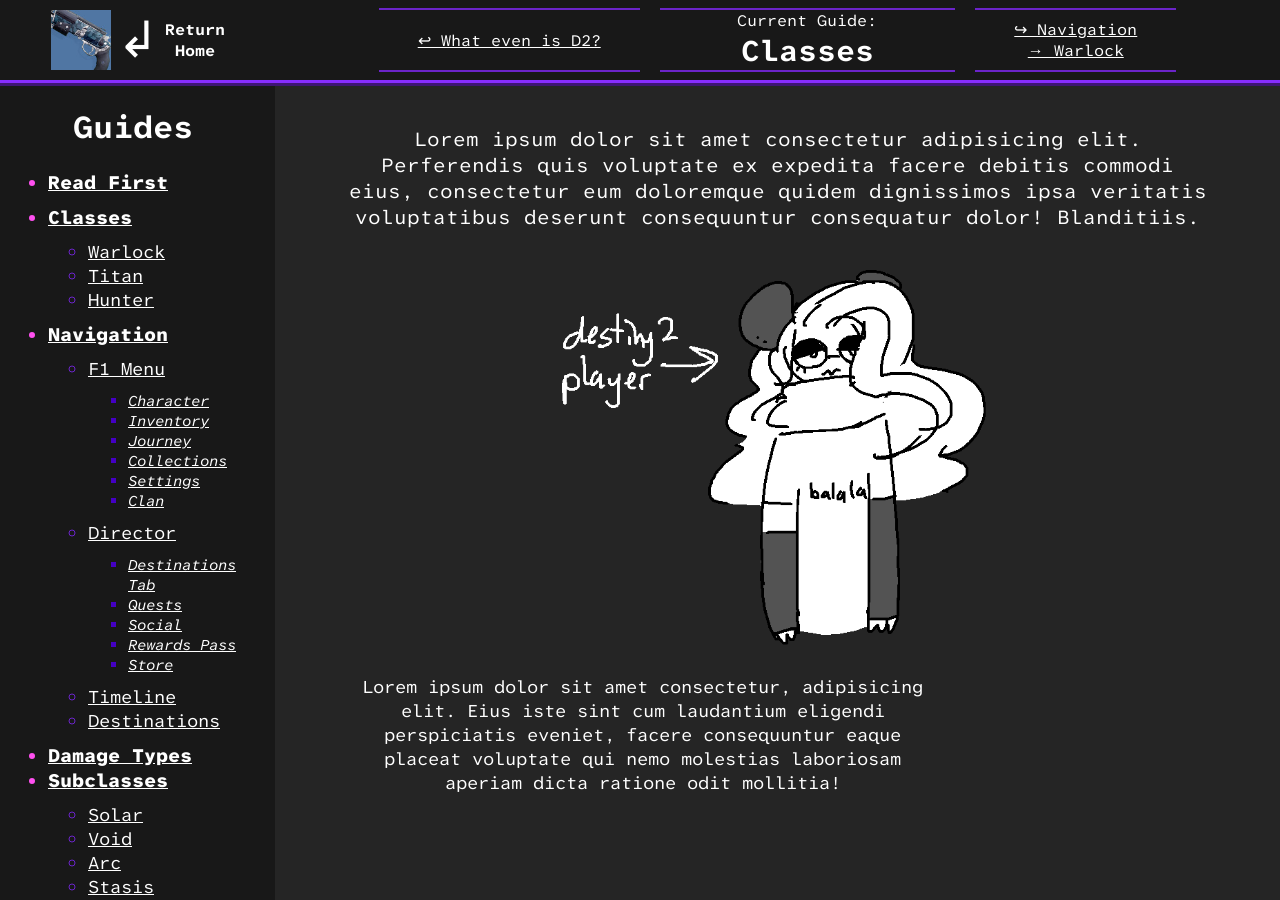
==== category-pages/classes.html @ 317ab2af "Add images for classes to subclasses" ====
<!DOCTYPE html>
<html lang="en">

<head>
    <meta charset="UTF-8">
    <meta name="viewport" content="width=device-width, initial-scale=1.0">
    <title>SD2BG - Classes</title>
    <link rel="icon" href="../images/ballyhoo.jpg">
    <link href='https://fonts.googleapis.com/css?family=Atkinson Hyperlegible Mono' rel='stylesheet'>
    <link rel="stylesheet" href="./style.css">
</head>

<body>
    <div class="top-bar">
        <div class="return-home"><a href="../index.html" style="text-decoration: none;"><img
                    src="../images/ballyhoo.jpg" style="padding: 5px 0px 5px 0px; height: 60px;"
                    alt="Ballyhoo Mk.27; Returns home">
                <p style="font-size: 50px; margin: 0px 6px;">↲</p>
                <p style="font-weight: bold;">Return<br>Home</p>
            </a>
        </div>
        <div class="top-guide-nav">


            <div class="previous-guide">
                <a href="./what-is-d2.html">↩ What even is D2?</a>
            </div>
            <div class="current-guide">
                <p>Current Guide:</p>
                <h1>Classes</h1>
            </div>
            <div class="next-guide">
                <a href="./navigation.html">↪ Navigation</a>
                <a href="./warlocks.html">→ Warlock</a>
            </div>
        </div>
    </div>

    <div class="center-container">
        <iframe src="./nav-bar.html" frameborder="0" style="max-width: 275px;"></iframe>
        <div class="guide-container">
            <div class="guide-content">
                <p>Lorem ipsum dolor sit amet consectetur adipisicing elit. Perferendis quis voluptate ex expedita
                    facere debitis commodi eius, consectetur eum doloremque quidem dignissimos ipsa veritatis
                    voluptatibus deserunt consequuntur consequatur dolor! Blanditiis.</p>
                    <img src="../images/destiny2player.png" alt="Destiny 2 Player">
                    <p class="image-desc">Lorem ipsum dolor sit amet consectetur, adipisicing elit. Eius iste sint cum laudantium eligendi perspiciatis eveniet, facere consequuntur eaque placeat voluptate qui nemo molestias laboriosam aperiam dicta ratione odit mollitia!</p>
            </div>
        </div>
    </div>
</body>

</html>
---- category-pages/style.css ----
* {
    margin: 0;
    padding: 0;
    font-family: 'Atkinson Hyperlegible Mono';
}

html {
    height: 100%;
}
body {
    display: flex;
    height: 100%;
    flex-direction: column;
    background-color: #3b3b3b;
}

h1 {
    color: white;
    font-weight: bolder;
    font-size: 30px;
}
h2 {
    margin-bottom: 20px;
    font-size: 30px;
}

a {
    color: white;
}

.top-bar {
    display: flex;
    min-height: 80px;
    min-width: 875px;

    border-width: 0px 0px 6px 0px;
    border-style: ridge;
    border-color: rgb(107, 36, 201);
}

.return-home {
    background-color: #181818;
    min-width: 275px;
    display: flex;
    justify-content: center;
    align-items: center;
    justify-self: left;
}
.return-home > a {
    display: flex;
    text-align: center;
    justify-content: center;
    align-items: center;
    height: 70px;
    width: 180px;
}

.top-guide-nav {
    display: flex;
    color: white;
    background-color: #181818;
    min-width: 600px;
    flex-grow: 1;

    justify-content: center;
}

.top-guide-nav > div {
    display: flex;
    flex-direction: column;
    justify-content: center;
    align-items: center;
    margin: 8px 0px;
    border-style: solid;
    border-width: 2px 0px;
    border-color: rgb(107, 36, 201);
}
.previous-guide {
    min-width: 150px;
    flex-grow: 0.15;
}

.current-guide {
    min-width: 150px;
    flex-grow: 0.3;
    margin: 8px 20px 8px 20px !important;
}

.next-guide {
    min-width: 150px;
    flex-grow: 0.15;
}

.center-container {
    display: flex;
    flex-direction: row;
    min-width: 875px;
    flex-grow: 1;
    background-color: #252525;
}

.guide-container {
    display: flex;
    flex-grow: 1;
    flex-direction: row;
    background-color: #252525;
    color: white;
    justify-content: center;
}

.guide-content {
    flex-shrink: 1;
    padding: 20px;
    max-width: 870px;
    text-align: center;
}

.guide-content > p {
    padding: 20px 0px;
    font-size: 20px;
}
.guide-content > img {
    flex-shrink: 1;
    max-height: 400px;
}
.guide-content > .image-desc {
    font-size: 18px;
    max-width: 600px;
    justify-self: center;
}
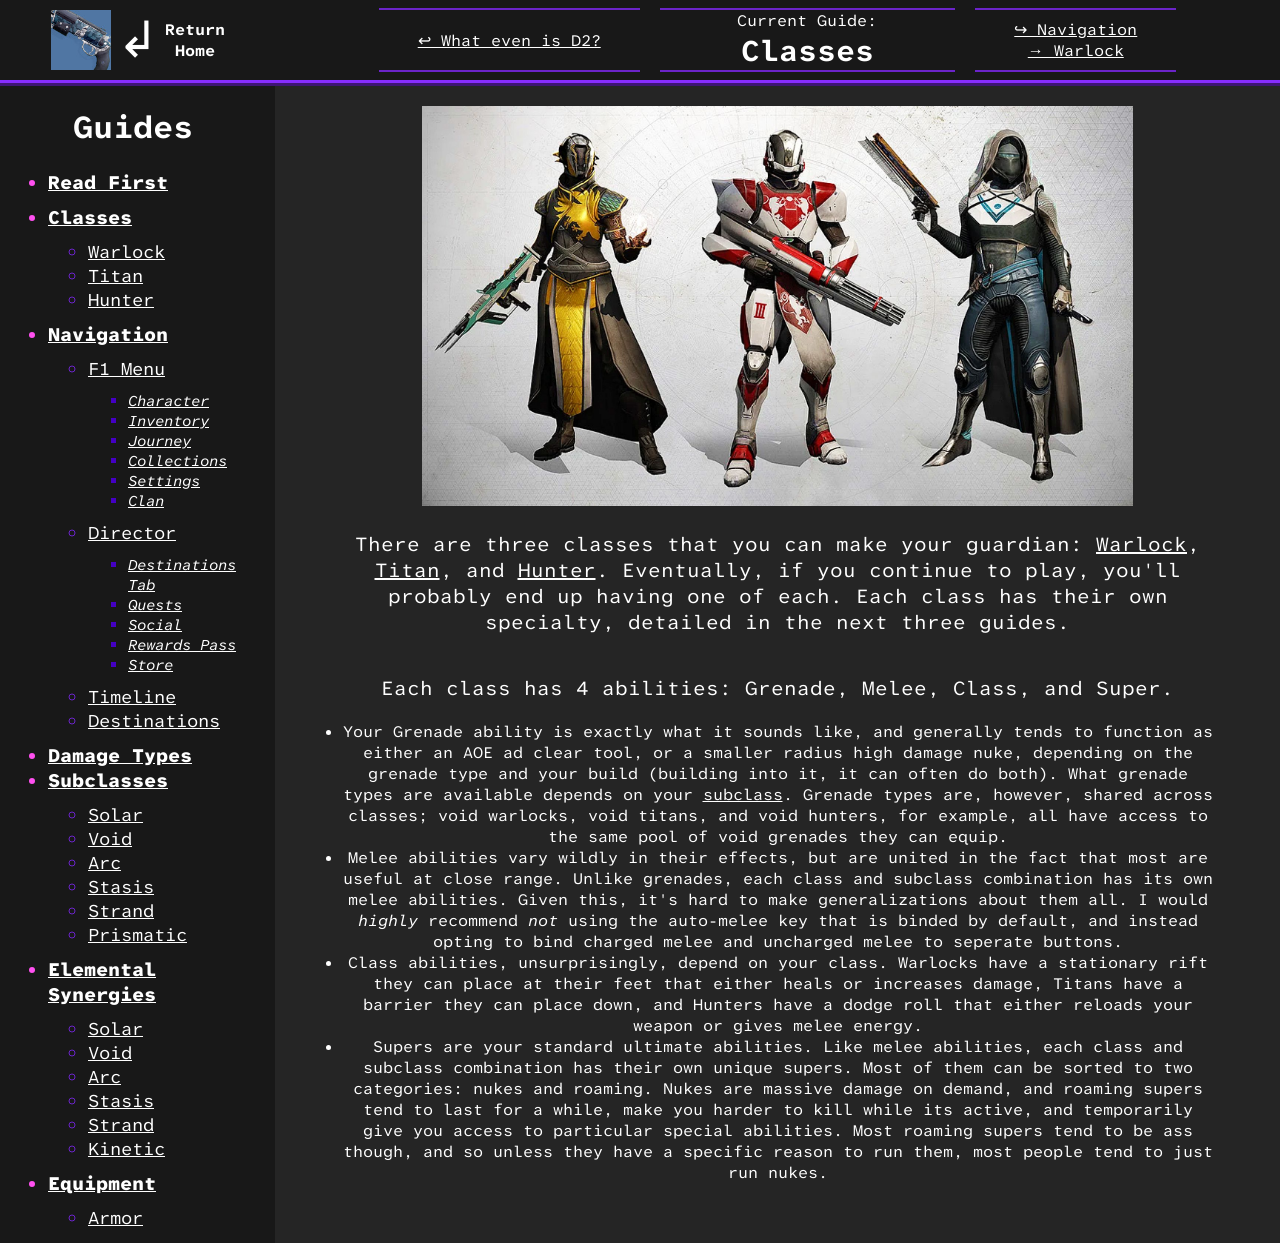
==== commit ac9b39b1: "Add keyword icon example to template" ====
--- a/category-pages/classes.html
+++ b/category-pages/classes.html
@@ -40,11 +40,39 @@
         <iframe src="./nav-bar.html" frameborder="0" style="max-width: 275px;"></iframe>
         <div class="guide-container">
             <div class="guide-content">
-                <p>Lorem ipsum dolor sit amet consectetur adipisicing elit. Perferendis quis voluptate ex expedita
-                    facere debitis commodi eius, consectetur eum doloremque quidem dignissimos ipsa veritatis
-                    voluptatibus deserunt consequuntur consequatur dolor! Blanditiis.</p>
-                    <img src="../images/destiny2player.png" alt="Destiny 2 Player">
-                    <p class="image-desc">Lorem ipsum dolor sit amet consectetur, adipisicing elit. Eius iste sint cum laudantium eligendi perspiciatis eveniet, facere consequuntur eaque placeat voluptate qui nemo molestias laboriosam aperiam dicta ratione odit mollitia!</p>
+                <img src="../images/d2classes.jpg"
+                    alt="Three guardians; a Warlock on the left, Titan center, and Hunter on the right">
+                <p>There are three classes that you can make your guardian: <a href="./warlocks.html">Warlock</a>, <a
+                        href="./titans.html">Titan</a>, and <a href="./hunters.html">Hunter</a>. Eventually, if
+                    you continue to play, you'll probably end up having one of each. Each class has their own specialty,
+                    detailed in the next three guides.</p>
+                <p>Each class has 4 abilities: Grenade, Melee, Class, and Super.</p>
+                <ul>
+                    <li>Your Grenade ability is exactly what it sounds like, and generally tends to function as either
+                        an AOE ad clear tool, or a smaller radius high damage nuke, depending on the grenade type and
+                        your build (building into it, it can often do both). What grenade types are available depends on
+                        your <a href="./subclasses.html">subclass</a>. Grenade types are, however, shared across
+                        classes; void warlocks, void titans, and void hunters, for example, all have access to the same
+                        pool of void grenades they can equip.
+                    </li>
+                    <li>Melee abilities vary wildly in their effects, but are united in the fact that most are useful at
+                        close range. Unlike grenades, each class and subclass combination has its own melee abilities.
+                        Given this, it's hard to make generalizations about them all. I would <em>highly</em> recommend
+                        <em>not</em> using the auto-melee key that is binded by default, and instead opting to bind
+                        charged melee and uncharged melee to seperate buttons.
+                    </li>
+                    <li>Class abilities, unsurprisingly, depend on your class. Warlocks have a stationary rift they can
+                        place at their feet that either heals or increases damage, Titans have a barrier they can place
+                        down, and Hunters have a dodge roll that either reloads your weapon or gives melee energy.
+                    </li>
+                    <li>Supers are your standard ultimate abilities. Like melee abilities, each class and subclass
+                        combination has their own unique supers. Most of them can be sorted to two categories: nukes and
+                        roaming. Nukes are massive damage on demand, and roaming supers tend to last for a while, make you
+                        harder to kill while its active, and temporarily give you access to particular special abilities. Most
+                        roaming supers tend to be ass though, and so unless they have a specific reason to run them,
+                        most people tend to just run nukes.</li>
+                </ul>
+                <p></p>
             </div>
         </div>
     </div>
--- a/category-pages/style.css
+++ b/category-pages/style.css
@@ -2,6 +2,16 @@
     margin: 0;
     padding: 0;
     font-family: 'Atkinson Hyperlegible Mono';
+
+    --normal-font-size: 20px;
+    --img-desc-font-size: 16px;
+    --keyword-icon-size: 26px;
+
+    --solar-color: #ef641f;
+    --arc-color: #79BBE7;
+    --void-color: #c094d4;
+    --stasis-color: #4d88ff;
+    --strand-color: #37d964;
 }
 
 html {
@@ -117,14 +127,32 @@
 
 .guide-content > p {
     padding: 20px 0px;
-    font-size: 20px;
+    font-size: var(--normal-font-size);
 }
 .guide-content > img {
     flex-shrink: 1;
     max-height: 400px;
 }
 .guide-content > .image-desc {
-    font-size: 18px;
+    font-size: var(--img-desc-font-size);
     max-width: 600px;
     justify-self: center;
+}
+
+
+.keyword.solar {
+    color: var(--solar-color);
+}
+.keyword.solar::before {
+
+    background:url(../images/solar.png) no-repeat 0 0;
+    margin-bottom: 5px;
+
+    display:inline-block;
+    height:20px;
+    width:20px;
+    margin-right: 3px;
+    content: "";
+    background-size: 20px 20px;
+    vertical-align:bottom;
 }
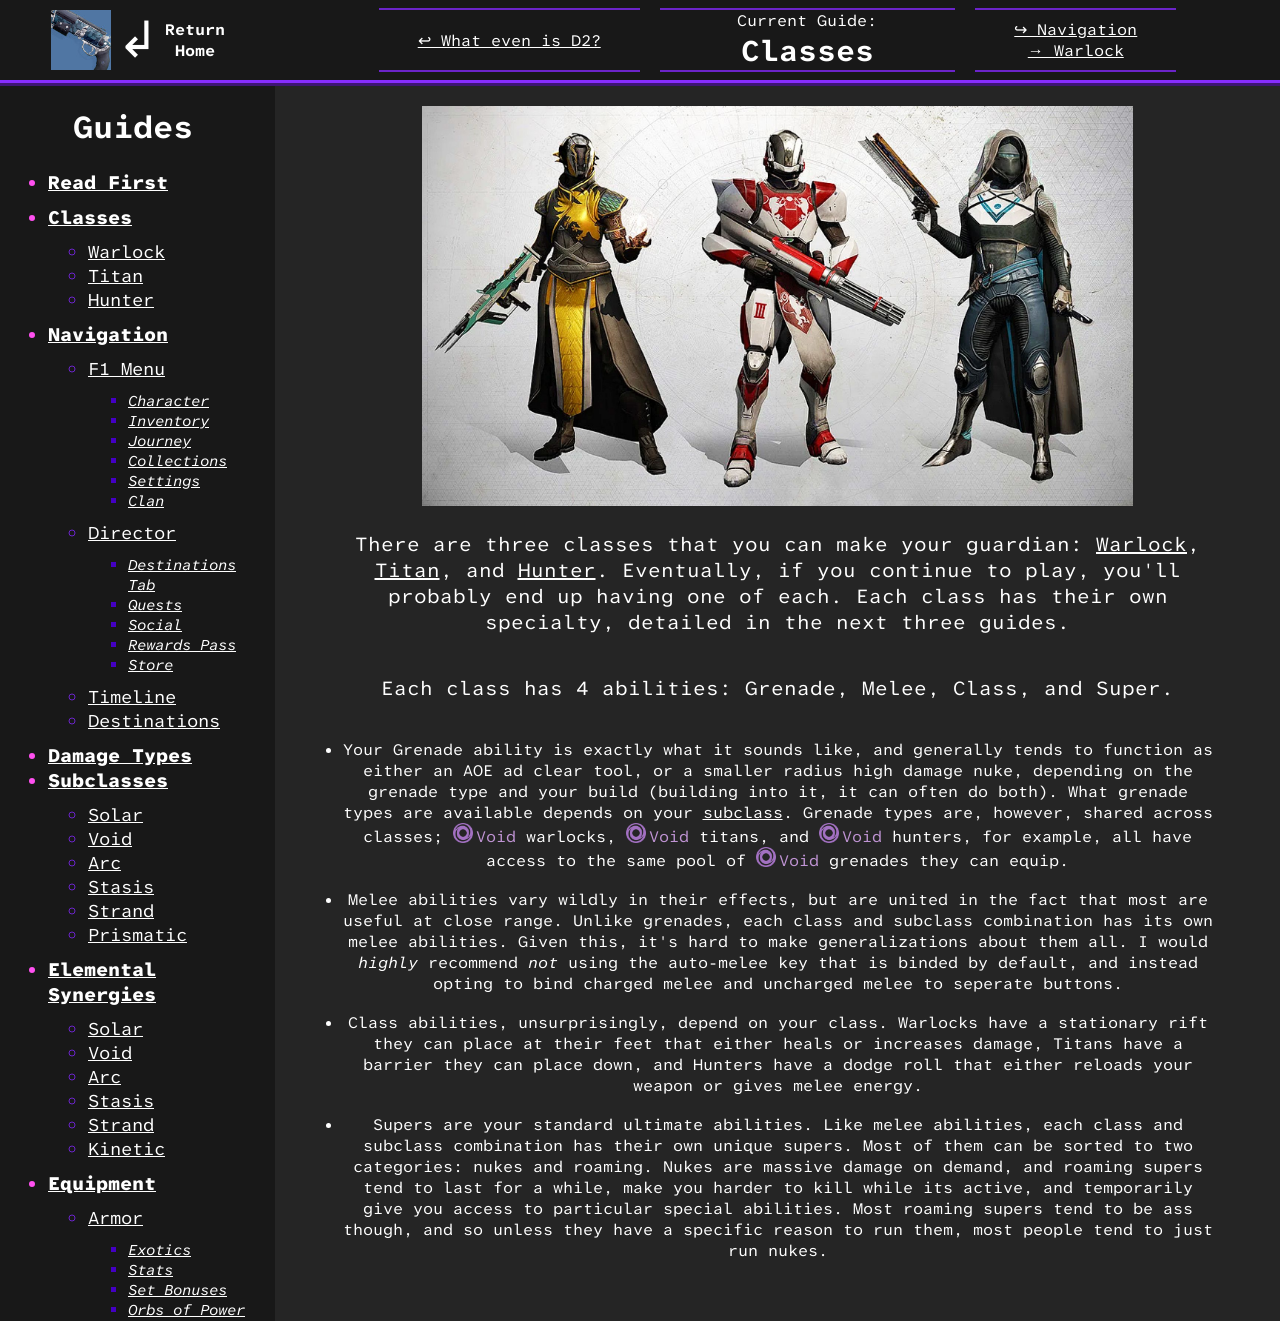
==== commit 6feb1a2b: "Add keywords to classes.html; add top margin to <li> elements" ====
--- a/category-pages/classes.html
+++ b/category-pages/classes.html
@@ -52,8 +52,9 @@
                         an AOE ad clear tool, or a smaller radius high damage nuke, depending on the grenade type and
                         your build (building into it, it can often do both). What grenade types are available depends on
                         your <a href="./subclasses.html">subclass</a>. Grenade types are, however, shared across
-                        classes; void warlocks, void titans, and void hunters, for example, all have access to the same
-                        pool of void grenades they can equip.
+                        classes; <span class="keyword void">Void</span> warlocks, <span class="keyword void">Void</span> titans, and <span class="keyword void">Void</span> hunters, for
+                        example, all have access to the same
+                        pool of <span class="keyword void">Void</span> grenades they can equip.
                     </li>
                     <li>Melee abilities vary wildly in their effects, but are united in the fact that most are useful at
                         close range. Unlike grenades, each class and subclass combination has its own melee abilities.
@@ -67,8 +68,10 @@
                     </li>
                     <li>Supers are your standard ultimate abilities. Like melee abilities, each class and subclass
                         combination has their own unique supers. Most of them can be sorted to two categories: nukes and
-                        roaming. Nukes are massive damage on demand, and roaming supers tend to last for a while, make you
-                        harder to kill while its active, and temporarily give you access to particular special abilities. Most
+                        roaming. Nukes are massive damage on demand, and roaming supers tend to last for a while, make
+                        you
+                        harder to kill while its active, and temporarily give you access to particular special
+                        abilities. Most
                         roaming supers tend to be ass though, and so unless they have a specific reason to run them,
                         most people tend to just run nukes.</li>
                 </ul>
--- a/category-pages/style.css
+++ b/category-pages/style.css
@@ -17,6 +17,7 @@
 html {
     height: 100%;
 }
+
 body {
     display: flex;
     height: 100%;
@@ -29,6 +30,7 @@
     font-weight: bolder;
     font-size: 30px;
 }
+
 h2 {
     margin-bottom: 20px;
     font-size: 30px;
@@ -38,6 +40,10 @@
     color: white;
 }
 
+li {
+    margin-top: 18px;
+}
+
 .top-bar {
     display: flex;
     min-height: 80px;
@@ -56,7 +62,8 @@
     align-items: center;
     justify-self: left;
 }
-.return-home > a {
+
+.return-home>a {
     display: flex;
     text-align: center;
     justify-content: center;
@@ -75,7 +82,7 @@
     justify-content: center;
 }
 
-.top-guide-nav > div {
+.top-guide-nav>div {
     display: flex;
     flex-direction: column;
     justify-content: center;
@@ -85,6 +92,7 @@
     border-width: 2px 0px;
     border-color: rgb(107, 36, 201);
 }
+
 .previous-guide {
     min-width: 150px;
     flex-grow: 0.15;
@@ -125,15 +133,17 @@
     text-align: center;
 }
 
-.guide-content > p {
+.guide-content>p {
     padding: 20px 0px;
     font-size: var(--normal-font-size);
 }
-.guide-content > img {
+
+.guide-content>img {
     flex-shrink: 1;
     max-height: 400px;
 }
-.guide-content > .image-desc {
+
+.guide-content>.image-desc {
     font-size: var(--img-desc-font-size);
     max-width: 600px;
     justify-self: center;
@@ -143,16 +153,84 @@
 .keyword.solar {
     color: var(--solar-color);
 }
+
 .keyword.solar::before {
-
-    background:url(../images/solar.png) no-repeat 0 0;
+    background: url(../images/solar.png) no-repeat 0 0;
     margin-bottom: 5px;
 
-    display:inline-block;
-    height:20px;
-    width:20px;
-    margin-right: 3px;
-    content: "";
-    background-size: 20px 20px;
-    vertical-align:bottom;
+    display: inline-block;
+    height: 20px;
+    width: 20px;
+    margin-right: 3px;
+    content: "";
+    background-size: 20px 20px;
+    vertical-align: bottom;
+}
+
+.keyword.arc {
+    color: var(--arc-color);
+}
+
+.keyword.arc::before {
+    background: url(../images/arc.png) no-repeat 0 0;
+    margin-bottom: 4px;
+
+    display: inline-block;
+    height: 20px;
+    width: 20px;
+    margin-right: 3px;
+    content: "";
+    background-size: 20px 20px;
+    vertical-align: bottom;
+}
+
+.keyword.void {
+    color: var(--void-color);
+}
+
+.keyword.void::before {
+    background: url(../images/void.png) no-repeat 0 0;
+    margin-bottom: 4px;
+
+    display: inline-block;
+    height: 20px;
+    width: 20px;
+    margin-right: 3px;
+    content: "";
+    background-size: 20px 20px;
+    vertical-align: bottom;
+}
+
+.keyword.stasis {
+    color: var(--stasis-color);
+}
+
+.keyword.stasis::before {
+    background: url(../images/stasis.png) no-repeat 0 0;
+    margin-bottom: 4px;
+
+    display: inline-block;
+    height: 20px;
+    width: 20px;
+    margin-right: 3px;
+    content: "";
+    background-size: 20px 20px;
+    vertical-align: bottom;
+}
+
+.keyword.strand {
+    color: var(--strand-color);
+}
+
+.keyword.strand::before {
+    background: url(../images/strand.png) no-repeat 0 0;
+    margin-bottom: 3px;
+
+    display: inline-block;
+    height: 20px;
+    width: 20px;
+    margin-right: 3px;
+    content: "";
+    background-size: 20px 20px;
+    vertical-align: bottom;
 }
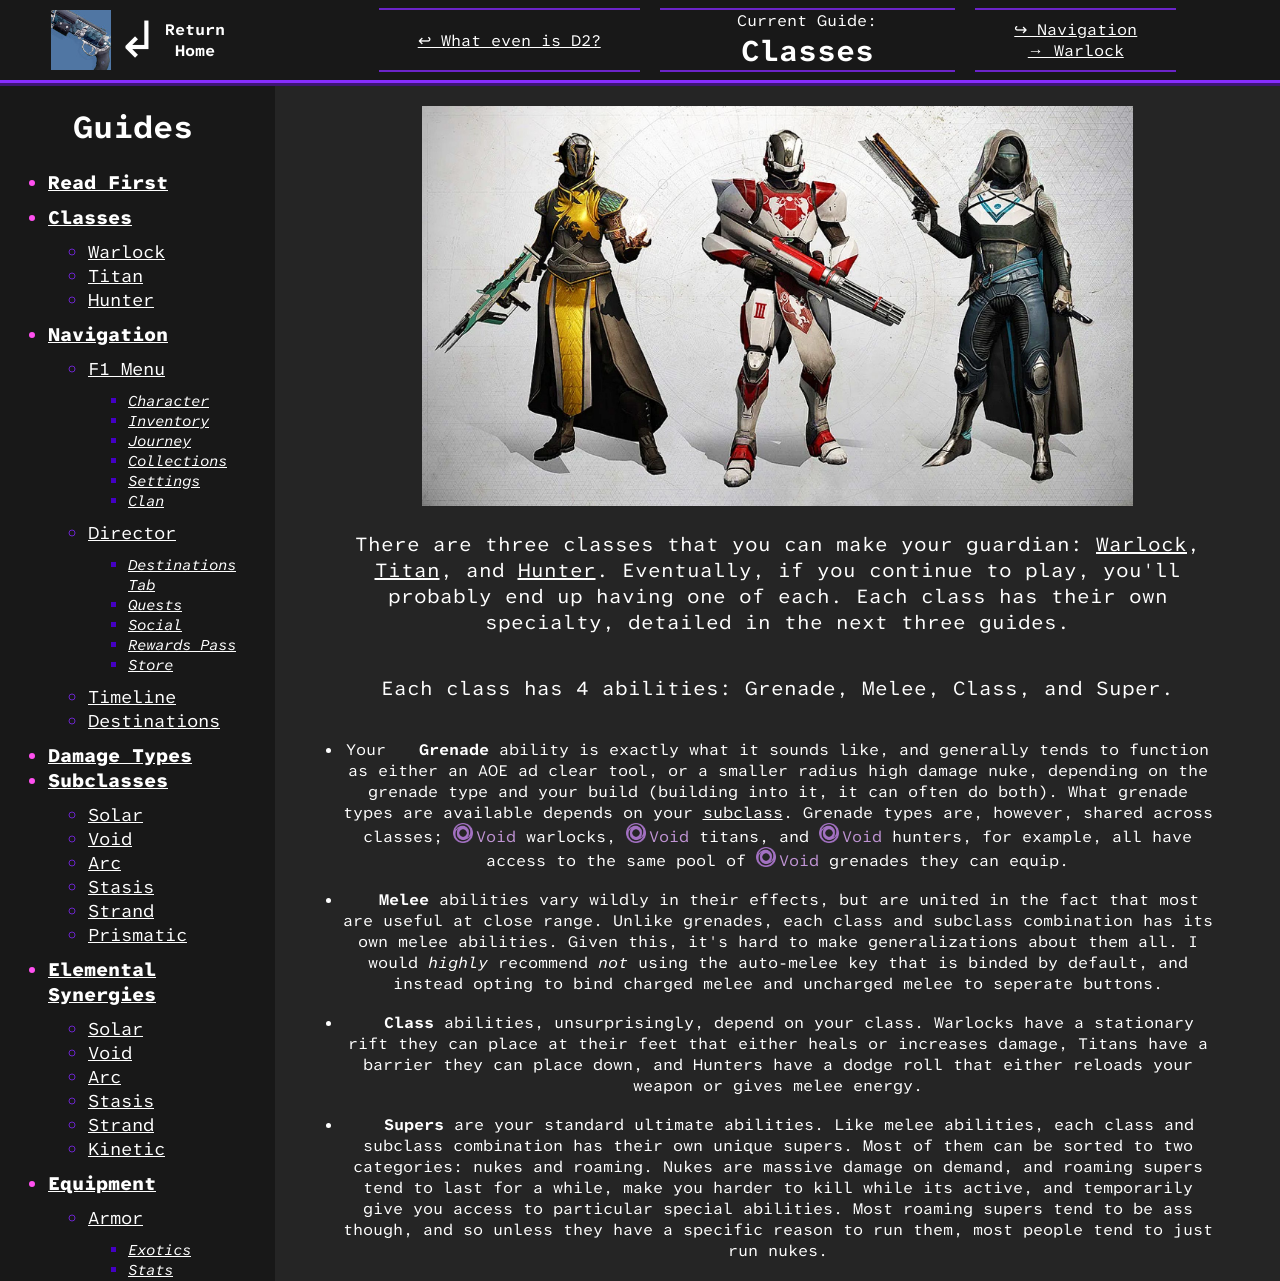
==== commit e101427e: "Add ability keywords to style.css, Add abilities keywords to classes.html" ====
--- a/category-pages/classes.html
+++ b/category-pages/classes.html
@@ -48,25 +48,26 @@
                     detailed in the next three guides.</p>
                 <p>Each class has 4 abilities: Grenade, Melee, Class, and Super.</p>
                 <ul>
-                    <li>Your Grenade ability is exactly what it sounds like, and generally tends to function as either
+                    <li>Your <span class="keyword grenade">Grenade</span> ability is exactly what it sounds like, and generally tends to function as either
                         an AOE ad clear tool, or a smaller radius high damage nuke, depending on the grenade type and
                         your build (building into it, it can often do both). What grenade types are available depends on
                         your <a href="./subclasses.html">subclass</a>. Grenade types are, however, shared across
-                        classes; <span class="keyword void">Void</span> warlocks, <span class="keyword void">Void</span> titans, and <span class="keyword void">Void</span> hunters, for
+                        classes; <span class="keyword void">Void</span> warlocks, <span class="keyword void">Void</span>
+                        titans, and <span class="keyword void">Void</span> hunters, for
                         example, all have access to the same
                         pool of <span class="keyword void">Void</span> grenades they can equip.
                     </li>
-                    <li>Melee abilities vary wildly in their effects, but are united in the fact that most are useful at
+                    <li><span class="keyword melee">Melee</span> abilities vary wildly in their effects, but are united in the fact that most are useful at
                         close range. Unlike grenades, each class and subclass combination has its own melee abilities.
                         Given this, it's hard to make generalizations about them all. I would <em>highly</em> recommend
                         <em>not</em> using the auto-melee key that is binded by default, and instead opting to bind
                         charged melee and uncharged melee to seperate buttons.
                     </li>
-                    <li>Class abilities, unsurprisingly, depend on your class. Warlocks have a stationary rift they can
+                    <li><span class="keyword class-ability">Class</span> abilities, unsurprisingly, depend on your class. Warlocks have a stationary rift they can
                         place at their feet that either heals or increases damage, Titans have a barrier they can place
                         down, and Hunters have a dodge roll that either reloads your weapon or gives melee energy.
                     </li>
-                    <li>Supers are your standard ultimate abilities. Like melee abilities, each class and subclass
+                    <li><span class="keyword super">Supers</span> are your standard ultimate abilities. Like melee abilities, each class and subclass
                         combination has their own unique supers. Most of them can be sorted to two categories: nukes and
                         roaming. Nukes are massive damage on demand, and roaming supers tend to last for a while, make
                         you
@@ -75,7 +76,6 @@
                         roaming supers tend to be ass though, and so unless they have a specific reason to run them,
                         most people tend to just run nukes.</li>
                 </ul>
-                <p></p>
             </div>
         </div>
     </div>
--- a/category-pages/style.css
+++ b/category-pages/style.css
@@ -233,4 +233,77 @@
     content: "";
     background-size: 20px 20px;
     vertical-align: bottom;
+}
+
+.keyword.grenade {
+    color: white;
+    font-weight: bold;
+
+}
+
+.keyword.grenade::before {
+    background: url('https://bungie.net/common/destiny2_content/icons/065cdaabef560e5808e821cefaeaa22c.png') no-repeat 0 0;
+    margin-bottom: 0px;
+
+    display: inline-block;
+    height: 20px;
+    width: 20px;
+    margin-right: 3px;
+    content: "";
+    background-size: 20px 20px;
+    vertical-align: bottom;
+}
+
+.keyword.melee {
+    color: white;
+    font-weight: bold;
+}
+
+.keyword.melee::before {
+    background: url('https://bungie.net/common/destiny2_content/icons/fa534aca76d7f2d7e7b4ba4df4271b42.png') no-repeat 0 0;
+    margin-bottom: 0px;
+
+    display: inline-block;
+    height: 20px;
+    width: 20px;
+    margin-right: 3px;
+    content: "";
+    background-size: 20px 20px;
+    vertical-align: bottom;
+}
+
+.keyword.class-ability {
+    color: white;
+    font-weight: bold;
+}
+
+.keyword.class-ability::before {
+    background: url('https://bungie.net/common/destiny2_content/icons/7eb845acb5b3a4a9b7e0b2f05f5c43f1.png') no-repeat 0 0;
+    margin-bottom: 0px;
+
+    display: inline-block;
+    height: 20px;
+    width: 20px;
+    margin-right: 3px;
+    content: "";
+    background-size: 20px 20px;
+    vertical-align: bottom;
+}
+
+.keyword.super {
+    color: white;
+    font-weight: bold;
+}
+
+.keyword.super::before {
+    background: url('https://bungie.net/common/destiny2_content/icons/585ae4ede9c3da96b34086fccccdc8cd.png') no-repeat 0 0;
+    margin-bottom: 0px;
+
+    display: inline-block;
+    height: 20px;
+    width: 20px;
+    margin-right: 3px;
+    content: "";
+    background-size: 20px 20px;
+    vertical-align: bottom;
 }
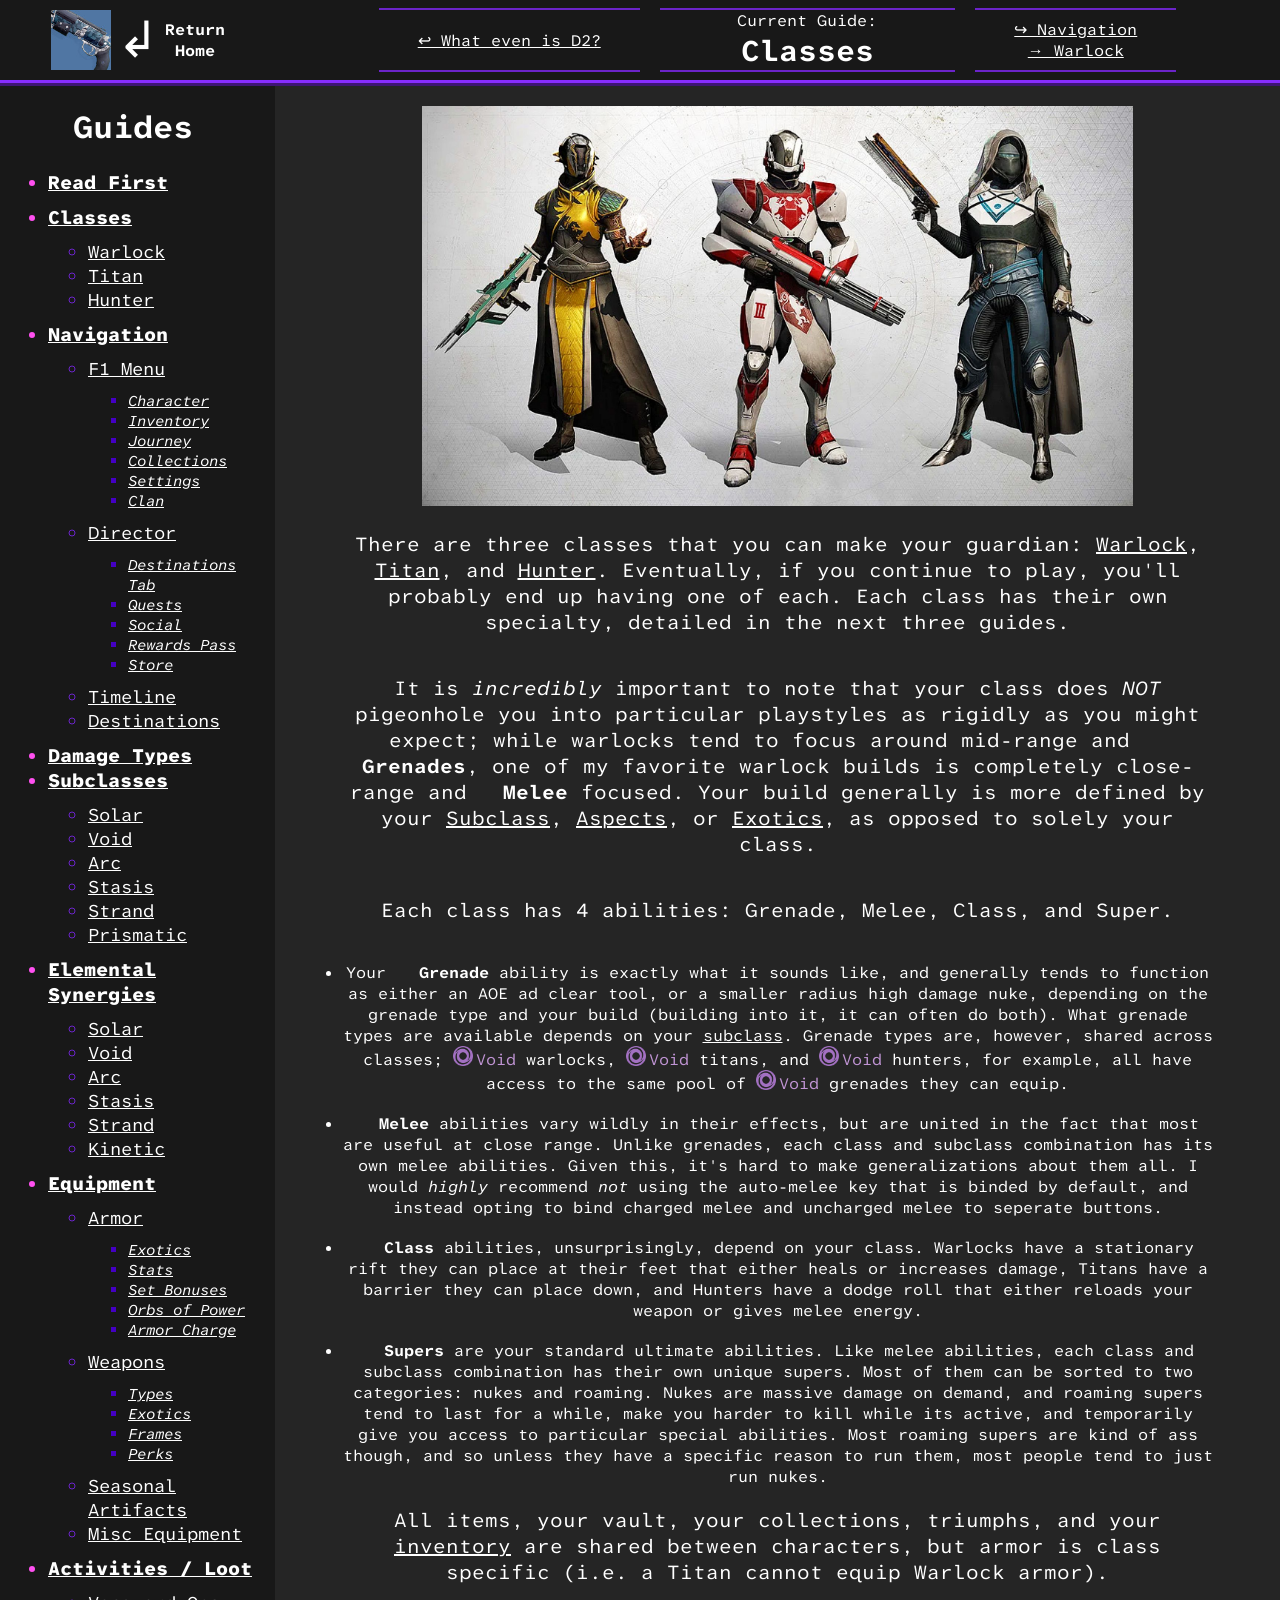
==== commit a2ad9fb1: "Add content to warlocks.html, modify content on classes.html" ====
--- a/category-pages/classes.html
+++ b/category-pages/classes.html
@@ -46,9 +46,16 @@
                         href="./titans.html">Titan</a>, and <a href="./hunters.html">Hunter</a>. Eventually, if
                     you continue to play, you'll probably end up having one of each. Each class has their own specialty,
                     detailed in the next three guides.</p>
+                <p>It is <em>incredibly</em> important to note that your class does <em>NOT</em> pigeonhole you into
+                    particular playstyles as rigidly as you might expect; while warlocks tend to focus around mid-range
+                    and <span class="keyword grenade">Grenades</span>, one of my favorite warlock builds is completely
+                    close-range and <span class="keyword melee">Melee</span> focused. Your build generally is more
+                    defined by your <a href="./">Subclass</a>, <a href="./">Aspects</a>, or <a href="./">Exotics</a>, as
+                    opposed to solely your class.</p>
                 <p>Each class has 4 abilities: Grenade, Melee, Class, and Super.</p>
                 <ul>
-                    <li>Your <span class="keyword grenade">Grenade</span> ability is exactly what it sounds like, and generally tends to function as either
+                    <li>Your <span class="keyword grenade">Grenade</span> ability is exactly what it sounds like, and
+                        generally tends to function as either
                         an AOE ad clear tool, or a smaller radius high damage nuke, depending on the grenade type and
                         your build (building into it, it can often do both). What grenade types are available depends on
                         your <a href="./subclasses.html">subclass</a>. Grenade types are, however, shared across
@@ -57,25 +64,32 @@
                         example, all have access to the same
                         pool of <span class="keyword void">Void</span> grenades they can equip.
                     </li>
-                    <li><span class="keyword melee">Melee</span> abilities vary wildly in their effects, but are united in the fact that most are useful at
+                    <li><span class="keyword melee">Melee</span> abilities vary wildly in their effects, but are united
+                        in the fact that most are useful at
                         close range. Unlike grenades, each class and subclass combination has its own melee abilities.
                         Given this, it's hard to make generalizations about them all. I would <em>highly</em> recommend
                         <em>not</em> using the auto-melee key that is binded by default, and instead opting to bind
                         charged melee and uncharged melee to seperate buttons.
                     </li>
-                    <li><span class="keyword class-ability">Class</span> abilities, unsurprisingly, depend on your class. Warlocks have a stationary rift they can
+                    <li><span class="keyword class-ability">Class</span> abilities, unsurprisingly, depend on your
+                        class. Warlocks have a stationary rift they can
                         place at their feet that either heals or increases damage, Titans have a barrier they can place
                         down, and Hunters have a dodge roll that either reloads your weapon or gives melee energy.
                     </li>
-                    <li><span class="keyword super">Supers</span> are your standard ultimate abilities. Like melee abilities, each class and subclass
+                    <li><span class="keyword super">Supers</span> are your standard ultimate abilities. Like melee
+                        abilities, each class and subclass
                         combination has their own unique supers. Most of them can be sorted to two categories: nukes and
                         roaming. Nukes are massive damage on demand, and roaming supers tend to last for a while, make
                         you
                         harder to kill while its active, and temporarily give you access to particular special
                         abilities. Most
-                        roaming supers tend to be ass though, and so unless they have a specific reason to run them,
+                        roaming supers are kind of ass though, and so unless they have a specific reason to run them,
                         most people tend to just run nukes.</li>
                 </ul>
+                <p>All items, your vault, your collections, triumphs, and your <a href="./inventory.html">inventory</a>
+                    are shared between characters, but armor is class specific (i.e. a Titan cannot equip Warlock
+                    armor).
+                </p>
             </div>
         </div>
     </div>
--- a/category-pages/style.css
+++ b/category-pages/style.css
@@ -243,7 +243,7 @@
 
 .keyword.grenade::before {
     background: url('https://bungie.net/common/destiny2_content/icons/065cdaabef560e5808e821cefaeaa22c.png') no-repeat 0 0;
-    margin-bottom: 0px;
+    margin-bottom: 2px;
 
     display: inline-block;
     height: 20px;
@@ -261,7 +261,7 @@
 
 .keyword.melee::before {
     background: url('https://bungie.net/common/destiny2_content/icons/fa534aca76d7f2d7e7b4ba4df4271b42.png') no-repeat 0 0;
-    margin-bottom: 0px;
+    margin-bottom: 2px;
 
     display: inline-block;
     height: 20px;
@@ -279,7 +279,7 @@
 
 .keyword.class-ability::before {
     background: url('https://bungie.net/common/destiny2_content/icons/7eb845acb5b3a4a9b7e0b2f05f5c43f1.png') no-repeat 0 0;
-    margin-bottom: 0px;
+    margin-bottom: 2px;
 
     display: inline-block;
     height: 20px;
@@ -297,7 +297,7 @@
 
 .keyword.super::before {
     background: url('https://bungie.net/common/destiny2_content/icons/585ae4ede9c3da96b34086fccccdc8cd.png') no-repeat 0 0;
-    margin-bottom: 0px;
+    margin-bottom: 2px;
 
     display: inline-block;
     height: 20px;
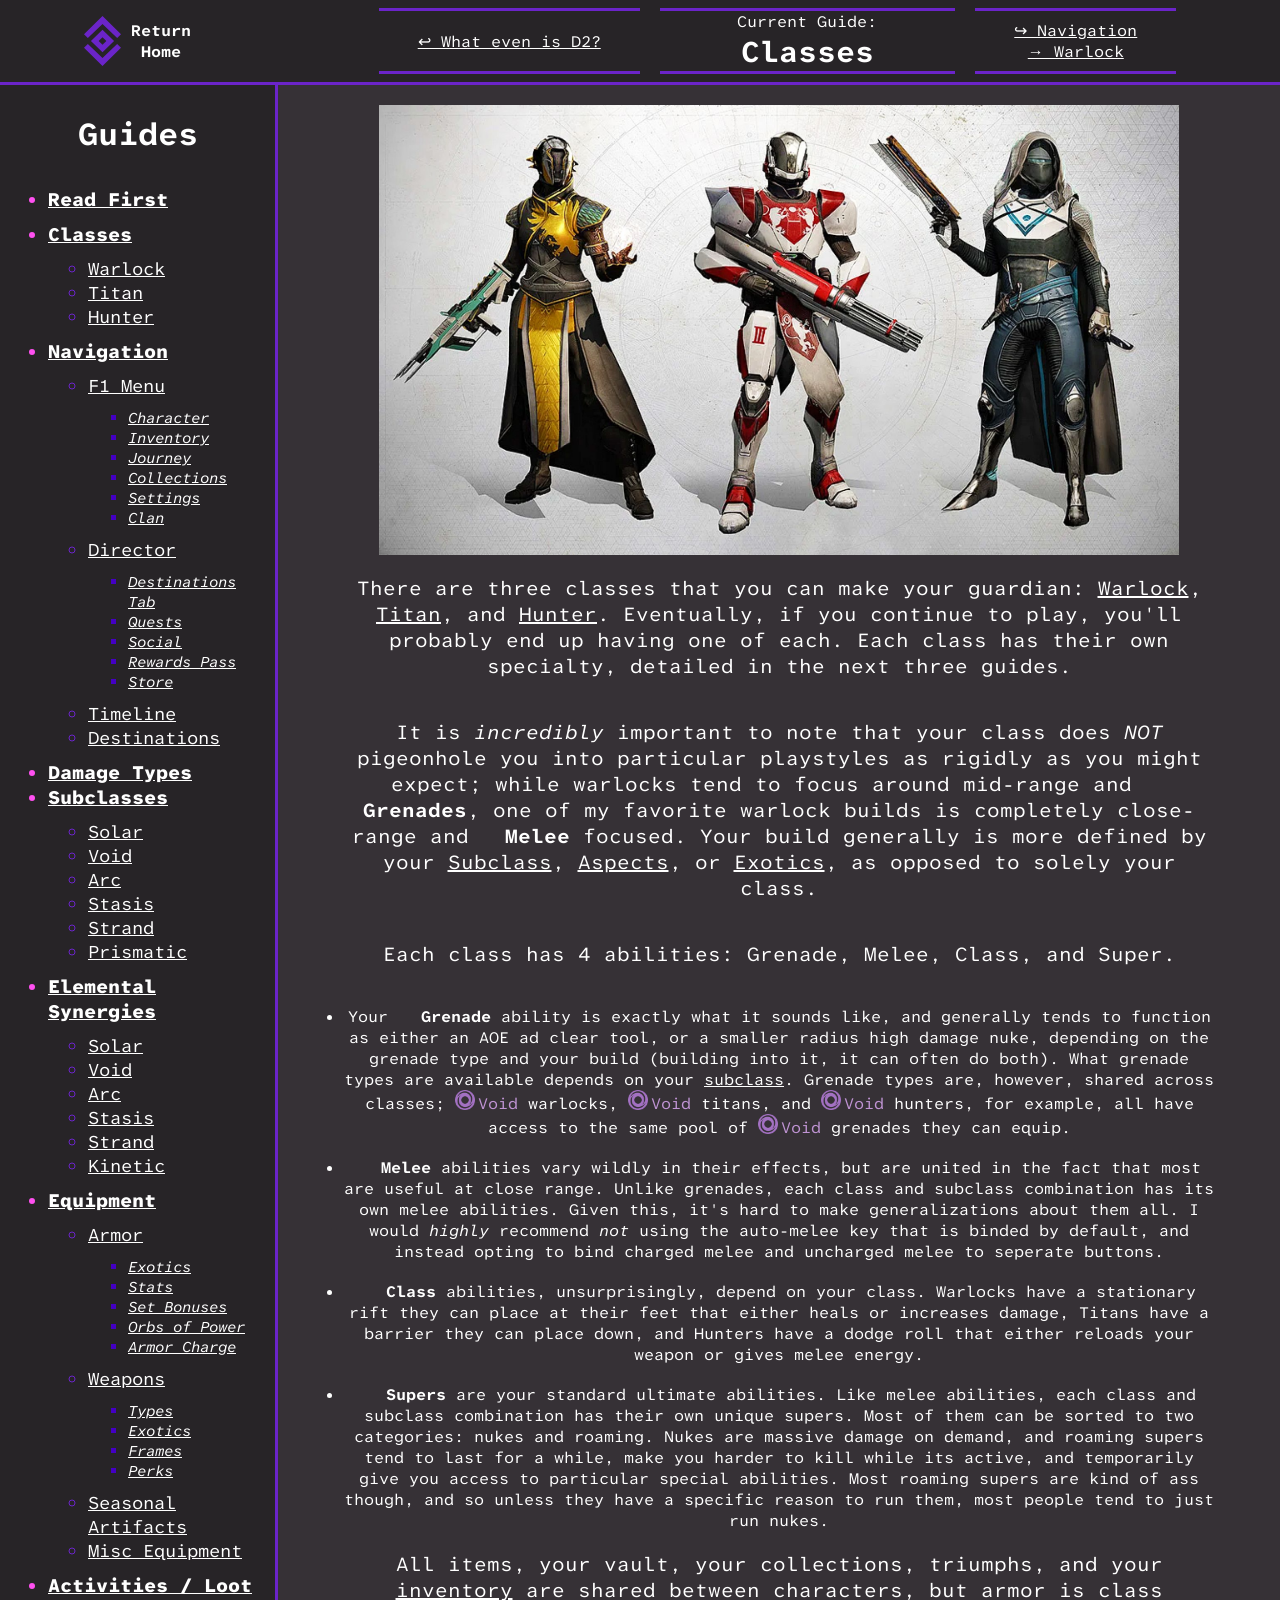
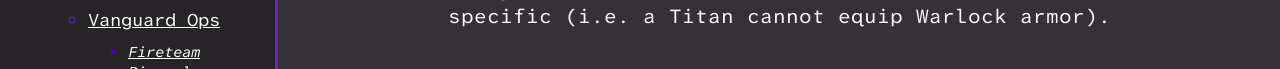
==== commit dcc38ab4: "Reformat classes.html to template" ====
--- a/category-pages/classes.html
+++ b/category-pages/classes.html
@@ -4,18 +4,16 @@
 <head>
     <meta charset="UTF-8">
     <meta name="viewport" content="width=device-width, initial-scale=1.0">
-    <title>SD2BG - Classes</title>
-    <link rel="icon" href="../images/ballyhoo.jpg">
+    <title>SBD2SG - Classes</title>
+    <link rel="icon" href="../images/sbd2bg.svg">
     <link href='https://fonts.googleapis.com/css?family=Atkinson Hyperlegible Mono' rel='stylesheet'>
     <link rel="stylesheet" href="./style.css">
 </head>
 
 <body>
     <div class="top-bar">
-        <div class="return-home"><a href="../index.html" style="text-decoration: none;"><img
-                    src="../images/ballyhoo.jpg" style="padding: 5px 0px 5px 0px; height: 60px;"
+        <div class="return-home"><a href="../index.html" style="text-decoration: none;"><img src="../images/sbd2bg.svg"
                     alt="Ballyhoo Mk.27; Returns home">
-                <p style="font-size: 50px; margin: 0px 6px;">↲</p>
                 <p style="font-weight: bold;">Return<br>Home</p>
             </a>
         </div>
@@ -33,16 +31,23 @@
                 <a href="./navigation.html">↪ Navigation</a>
                 <a href="./warlocks.html">→ Warlock</a>
             </div>
+
+
         </div>
     </div>
 
     <div class="center-container">
-        <iframe src="./nav-bar.html" frameborder="0" style="max-width: 275px;"></iframe>
+        <iframe id="side-nav" src="./nav-bar.html" frameborder="0"></iframe>
+        <div id="side-nav-border"></div>
         <div class="guide-container">
+            <div class="grad-container">
+                <div id="left-grad"></div>
+            </div>
             <div class="guide-content">
+                <div class="img-large">
                 <img src="../images/d2classes.jpg"
                     alt="Three guardians; a Warlock on the left, Titan center, and Hunter on the right">
-                <p>There are three classes that you can make your guardian: <a href="./warlocks.html">Warlock</a>, <a
+                </div><p>There are three classes that you can make your guardian: <a href="./warlocks.html">Warlock</a>, <a
                         href="./titans.html">Titan</a>, and <a href="./hunters.html">Hunter</a>. Eventually, if
                     you continue to play, you'll probably end up having one of each. Each class has their own specialty,
                     detailed in the next three guides.</p>
@@ -91,6 +96,9 @@
                     armor).
                 </p>
             </div>
+            <div class="grad-container">
+                <div id="right-grad"></div>
+            </div>
         </div>
     </div>
 </body>
--- a/category-pages/style.css
+++ b/category-pages/style.css
@@ -6,6 +6,11 @@
     --normal-font-size: 20px;
     --img-desc-font-size: 16px;
     --keyword-icon-size: 26px;
+
+    --primary-color: #272427;
+    --secondary-color: #363136;
+    --accent-primary: rgb(107, 36, 201);
+    --accent-secondary: rgb(255, 80, 240);
 
     --solar-color: #ef641f;
     --arc-color: #79BBE7;
@@ -14,15 +19,12 @@
     --strand-color: #37d964;
 }
 
-html {
-    height: 100%;
-}
-
 body {
     display: flex;
-    height: 100%;
+    height: auto;
+    min-height: 100vh !important;
     flex-direction: column;
-    background-color: #3b3b3b;
+    background-color: var(--secondary-color);
 }
 
 h1 {
@@ -44,18 +46,25 @@
     margin-top: 18px;
 }
 
+.centered {
+    display: flex;
+    width: 100%;
+    height: auto;
+    justify-content: center;
+}
+
 .top-bar {
     display: flex;
     min-height: 80px;
     min-width: 875px;
 
-    border-width: 0px 0px 6px 0px;
-    border-style: ridge;
-    border-color: rgb(107, 36, 201);
+    border-width: 0px 0px 3px 0px;
+    border-style: solid;
+    border-color: var(--accent-primary);
 }
 
 .return-home {
-    background-color: #181818;
+    background-color: var(--primary-color);
     min-width: 275px;
     display: flex;
     justify-content: center;
@@ -70,12 +79,33 @@
     align-items: center;
     height: 70px;
     width: 180px;
-}
+    border-radius: 10px;
+}
+
+.return-home>a:hover {
+    background-color: var(--secondary-color);
+
+    img {
+        filter: invert(45%) sepia(78%) saturate(2331%) hue-rotate(284deg) brightness(107%) contrast(104%);
+    }
+
+    transition-duration: 150ms;
+}
+
+.return-home>a>img {
+    height: 50px;
+    margin: 5px;
+}
+
+.return-home>a>p {
+    margin: 5px;
+}
+
 
 .top-guide-nav {
     display: flex;
     color: white;
-    background-color: #181818;
+    background-color: var(--primary-color);
     min-width: 600px;
     flex-grow: 1;
 
@@ -89,8 +119,13 @@
     align-items: center;
     margin: 8px 0px;
     border-style: solid;
-    border-width: 2px 0px;
-    border-color: rgb(107, 36, 201);
+    border-width: 3px 0px;
+    border-color: var(--accent-primary);
+}
+
+.top-guide-nav>div:hover {
+    border-color: var(--accent-secondary);
+    transition-duration: 150ms;
 }
 
 .previous-guide {
@@ -114,19 +149,72 @@
     flex-direction: row;
     min-width: 875px;
     flex-grow: 1;
-    background-color: #252525;
+    background-color: var(--secondary-color);
+}
+
+@media only screen and (max-width: 950px) {
+    .grad-container {
+        display: none;
+    }
+
+    body {
+        background-image: none;
+    }
+}
+
+#side-nav {
+    max-width: 275px;
+    margin: 0px;
+    border-right: var(--accent-primary);
+}
+#side-nav-border {
+    width: 3px;
+    background-color: var(--accent-primary);
+}
+
+#left-grad {
+    background-image: linear-gradient(to left, var(--secondary-color), rgba(0, 0, 0, 0));
+    height: 100%;
+    width: 100px;
+}
+
+#right-grad {
+    background-image: linear-gradient(to right, var(--secondary-color), rgba(0, 0, 0, 0));
+    height: 100%;
+    width: 100px;
+}
+
+.grad-container {
+    max-width: 100px;
 }
 
 .guide-container {
     display: flex;
     flex-grow: 1;
     flex-direction: row;
-    background-color: #252525;
-    color: white;
-    justify-content: center;
+    background-color: var(--secondary-color);
+    color: white;
+    justify-content: center;
+    background-image: url(../images/europa-bg.jpg);
+    background-repeat: no-repeat;
+    background-position: center;
+
+    @media only screen and (max-width: 1380px) {
+        .grad-container {
+            display: none;
+        }
+
+        background-image: none;
+        background-color: var(--secondary-color);
+    }
 }
 
 .guide-content {
+    display: flex;
+    flex-direction: column;
+    justify-content: center;
+    align-items: center;
+    background-color: var(--secondary-color);
     flex-shrink: 1;
     padding: 20px;
     max-width: 870px;
@@ -138,15 +226,33 @@
     font-size: var(--normal-font-size);
 }
 
-.guide-content>img {
+.guide-content>.img-large {
+    display: flex;
+    justify-content: center;
+    padding: 0px 20px;
+    max-width: 800px;
+}
+
+.guide-content>.img-medium {
+    display: flex;
+    justify-content: center;
+    padding: 0px 20px;
+    max-width: 450px;
+}
+
+.guide-content>.img-large>img {
     flex-shrink: 1;
-    max-height: 400px;
+    width: 100%;
+}
+
+.guide-content>.img-medium>img {
+    flex-shrink: 1;
+    width: 100%;
 }
 
 .guide-content>.image-desc {
     font-size: var(--img-desc-font-size);
     max-width: 600px;
-    justify-self: center;
 }
 
 
